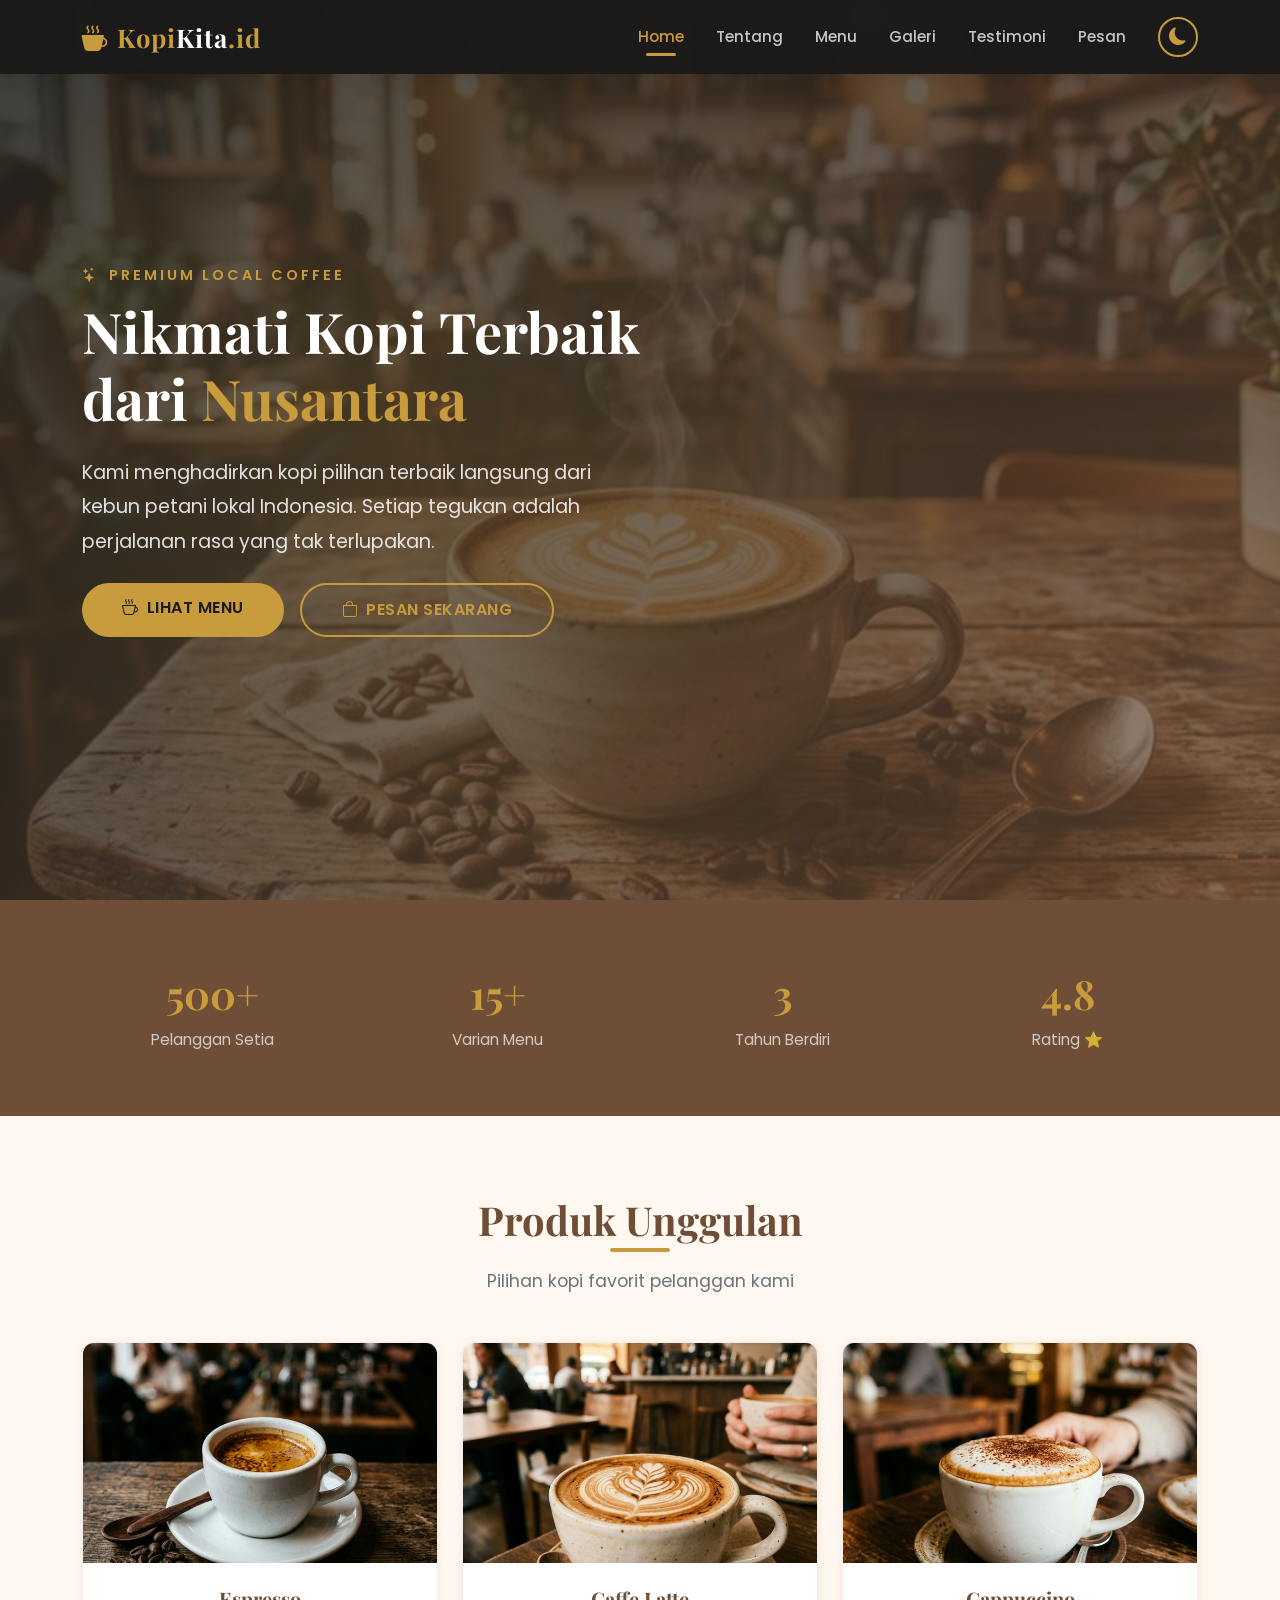
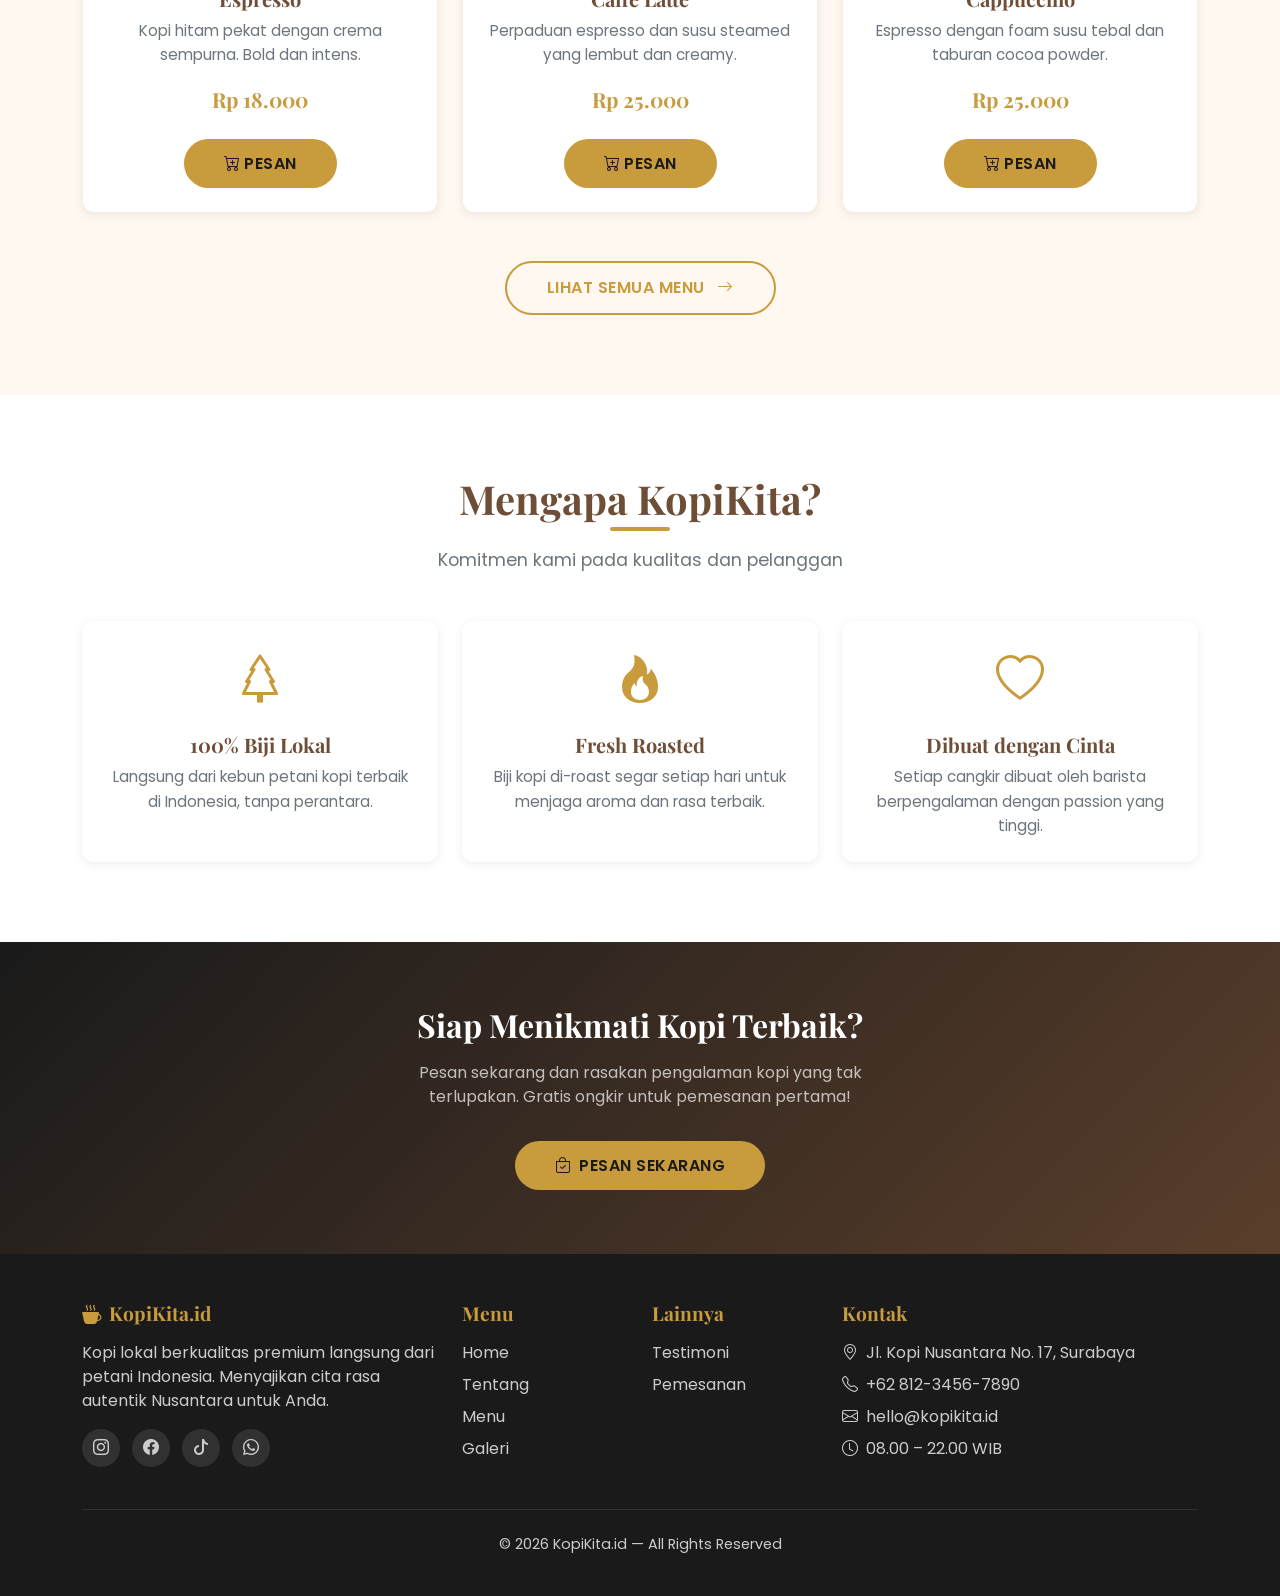
==== index.html @ 522829f8 "Website KopiKita.id UMKM (UTS)" ====
<!DOCTYPE html>
<html lang="id">

<head>
    <meta charset="UTF-8">
    <meta name="viewport" content="width=device-width, initial-scale=1.0">
    <meta name="description"
        content="KopiKita.id — Kopi lokal berkualitas premium langsung dari petani Indonesia. Nikmati cita rasa autentik kopi Nusantara.">
    <title>KopiKita.id — Kopi Lokal, Rasa Global</title>
    <!-- Bootstrap CSS -->
    <link href="https://cdn.jsdelivr.net/npm/bootstrap@5.3.3/dist/css/bootstrap.min.css" rel="stylesheet">
    <!-- Bootstrap Icons -->
    <link rel="stylesheet" href="https://cdn.jsdelivr.net/npm/bootstrap-icons@1.11.3/font/bootstrap-icons.min.css">
    <!-- Custom CSS -->
    <link rel="stylesheet" href="css/style.css">
</head>

<body>
    <!-- ===== NAVBAR ===== -->
    <nav class="navbar navbar-expand-lg navbar-dark fixed-top">
        <div class="container">
            <a class="navbar-brand" href="index.html">
                <i class="bi bi-cup-hot-fill me-2"></i>Kopi<span>Kita</span>.id
            </a>
            <button class="navbar-toggler" type="button" data-bs-toggle="collapse" data-bs-target="#navbarNav">
                <span class="navbar-toggler-icon"></span>
            </button>
            <div class="collapse navbar-collapse" id="navbarNav">
                <ul class="navbar-nav ms-auto me-3">
                    <li class="nav-item"><a class="nav-link" href="index.html">Home</a></li>
                    <li class="nav-item"><a class="nav-link" href="about.html">Tentang</a></li>
                    <li class="nav-item"><a class="nav-link" href="menu.html">Menu</a></li>
                    <li class="nav-item"><a class="nav-link" href="gallery.html">Galeri</a></li>
                    <li class="nav-item"><a class="nav-link" href="testimonial.html">Testimoni</a></li>
                    <li class="nav-item"><a class="nav-link" href="order.html">Pesan</a></li>
                </ul>
                <button class="dark-mode-toggle" id="darkModeToggle" title="Toggle Dark Mode">
                    <i class="bi bi-moon-fill"></i>
                </button>
            </div>
        </div>
    </nav>

    <!-- ===== HERO SECTION ===== -->
    <section class="hero-section" id="hero">
        <div class="container">
            <div class="row align-items-center">
                <div class="col-lg-7 hero-content">
                    <p class="text-uppercase fw-semibold mb-2"
                        style="color: var(--color-secondary); letter-spacing: 3px; font-size: 0.9rem;">
                        <i class="bi bi-stars me-1"></i> Premium Local Coffee
                    </p>
                    <h1>Nikmati Kopi Terbaik dari <span>Nusantara</span></h1>
                    <p class="my-4">
                        Kami menghadirkan kopi pilihan terbaik langsung dari kebun petani lokal Indonesia.
                        Setiap tegukan adalah perjalanan rasa yang tak terlupakan.
                    </p>
                    <div class="d-flex gap-3 flex-wrap">
                        <a href="menu.html" class="btn btn-coffee">
                            <i class="bi bi-cup-hot me-2"></i>Lihat Menu
                        </a>
                        <a href="order.html" class="btn btn-coffee-outline">
                            <i class="bi bi-bag me-2"></i>Pesan Sekarang
                        </a>
                    </div>
                </div>
            </div>
        </div>
    </section>

    <!-- ===== STATS ===== -->
    <section style="background: var(--color-primary); padding: 2rem 0;">
        <div class="container">
            <div class="row text-center text-white">
                <div class="col-6 col-md-3 stat-item">
                    <div class="stat-number">500+</div>
                    <div class="stat-label">Pelanggan Setia</div>
                </div>
                <div class="col-6 col-md-3 stat-item">
                    <div class="stat-number">15+</div>
                    <div class="stat-label">Varian Menu</div>
                </div>
                <div class="col-6 col-md-3 stat-item">
                    <div class="stat-number">3</div>
                    <div class="stat-label">Tahun Berdiri</div>
                </div>
                <div class="col-6 col-md-3 stat-item">
                    <div class="stat-number">4.8</div>
                    <div class="stat-label">Rating ⭐</div>
                </div>
            </div>
        </div>
    </section>

    <!-- ===== PRODUK UNGGULAN ===== -->
    <section class="section-padding" id="featured">
        <div class="container">
            <div class="section-title">
                <h2>Produk Unggulan</h2>
                <p>Pilihan kopi favorit pelanggan kami</p>
            </div>
            <div class="row g-4">
                <!-- Card 1 -->
                <div class="col-md-4 fade-in">
                    <div class="card h-100">
                        <div class="card-img-wrapper">
                            <img src="assets/espresso.png" class="card-img-top" alt="Espresso">
                        </div>
                        <div class="card-body text-center">
                            <h5 class="card-title">Espresso</h5>
                            <p class="card-text">Kopi hitam pekat dengan crema sempurna. Bold dan intens.</p>
                            <p class="card-price">Rp 18.000</p>
                            <a href="order.html" class="btn btn-coffee btn-sm mt-2">
                                <i class="bi bi-cart-plus me-1"></i>Pesan
                            </a>
                        </div>
                    </div>
                </div>
                <!-- Card 2 -->
                <div class="col-md-4 fade-in delay-2">
                    <div class="card h-100">
                        <div class="card-img-wrapper">
                            <img src="assets/latte.png" class="card-img-top" alt="Caffe Latte">
                        </div>
                        <div class="card-body text-center">
                            <h5 class="card-title">Caffe Latte</h5>
                            <p class="card-text">Perpaduan espresso dan susu steamed yang lembut dan creamy.</p>
                            <p class="card-price">Rp 25.000</p>
                            <a href="order.html" class="btn btn-coffee btn-sm mt-2">
                                <i class="bi bi-cart-plus me-1"></i>Pesan
                            </a>
                        </div>
                    </div>
                </div>
                <!-- Card 3 -->
                <div class="col-md-4 fade-in delay-4">
                    <div class="card h-100">
                        <div class="card-img-wrapper">
                            <img src="assets/cappuccino.png" class="card-img-top" alt="Cappuccino">
                        </div>
                        <div class="card-body text-center">
                            <h5 class="card-title">Cappuccino</h5>
                            <p class="card-text">Espresso dengan foam susu tebal dan taburan cocoa powder.</p>
                            <p class="card-price">Rp 25.000</p>
                            <a href="order.html" class="btn btn-coffee btn-sm mt-2">
                                <i class="bi bi-cart-plus me-1"></i>Pesan
                            </a>
                        </div>
                    </div>
                </div>
            </div>
            <div class="text-center mt-5">
                <a href="menu.html" class="btn btn-coffee-outline">
                    Lihat Semua Menu <i class="bi bi-arrow-right ms-2"></i>
                </a>
            </div>
        </div>
    </section>

    <!-- ===== WHY CHOOSE US ===== -->
    <section class="section-padding section-light">
        <div class="container">
            <div class="section-title">
                <h2>Mengapa KopiKita?</h2>
                <p>Komitmen kami pada kualitas dan pelanggan</p>
            </div>
            <div class="row g-4 text-center">
                <div class="col-md-4 fade-in">
                    <div class="card h-100 p-4" style="border: none; background: transparent;">
                        <div style="font-size: 3rem; color: var(--color-secondary);">
                            <i class="bi bi-tree"></i>
                        </div>
                        <h5 class="mt-3" style="color: var(--color-primary);">100% Biji Lokal</h5>
                        <p class="card-text">Langsung dari kebun petani kopi terbaik di Indonesia, tanpa perantara.</p>
                    </div>
                </div>
                <div class="col-md-4 fade-in delay-2">
                    <div class="card h-100 p-4" style="border: none; background: transparent;">
                        <div style="font-size: 3rem; color: var(--color-secondary);">
                            <i class="bi bi-fire"></i>
                        </div>
                        <h5 class="mt-3" style="color: var(--color-primary);">Fresh Roasted</h5>
                        <p class="card-text">Biji kopi di-roast segar setiap hari untuk menjaga aroma dan rasa terbaik.
                        </p>
                    </div>
                </div>
                <div class="col-md-4 fade-in delay-4">
                    <div class="card h-100 p-4" style="border: none; background: transparent;">
                        <div style="font-size: 3rem; color: var(--color-secondary);">
                            <i class="bi bi-heart"></i>
                        </div>
                        <h5 class="mt-3" style="color: var(--color-primary);">Dibuat dengan Cinta</h5>
                        <p class="card-text">Setiap cangkir dibuat oleh barista berpengalaman dengan passion yang
                            tinggi.</p>
                    </div>
                </div>
            </div>
        </div>
    </section>

    <!-- ===== CTA ===== -->
    <section
        style="background: linear-gradient(135deg, var(--color-dark), var(--color-primary-dark)); padding: 4rem 0;">
        <div class="container text-center">
            <h2 style="color: #fff; margin-bottom: 1rem;">Siap Menikmati Kopi Terbaik?</h2>
            <p style="color: rgba(255,255,255,0.7); max-width: 500px; margin: 0 auto 2rem;">
                Pesan sekarang dan rasakan pengalaman kopi yang tak terlupakan. Gratis ongkir untuk pemesanan pertama!
            </p>
            <a href="order.html" class="btn btn-coffee btn-lg">
                <i class="bi bi-bag-check me-2"></i>Pesan Sekarang
            </a>
        </div>
    </section>

    <!-- ===== FOOTER ===== -->
    <footer class="footer">
        <div class="container">
            <div class="row g-4">
                <div class="col-lg-4 col-md-6">
                    <h5><i class="bi bi-cup-hot-fill me-2"></i>KopiKita.id</h5>
                    <p>Kopi lokal berkualitas premium langsung dari petani Indonesia. Menyajikan cita rasa autentik
                        Nusantara untuk Anda.</p>
                    <div class="mt-3">
                        <a href="#" class="social-link"><i class="bi bi-instagram"></i></a>
                        <a href="#" class="social-link"><i class="bi bi-facebook"></i></a>
                        <a href="#" class="social-link"><i class="bi bi-tiktok"></i></a>
                        <a href="#" class="social-link"><i class="bi bi-whatsapp"></i></a>
                    </div>
                </div>
                <div class="col-lg-2 col-md-6">
                    <h5>Menu</h5>
                    <ul class="list-unstyled">
                        <li class="mb-2"><a href="index.html">Home</a></li>
                        <li class="mb-2"><a href="about.html">Tentang</a></li>
                        <li class="mb-2"><a href="menu.html">Menu</a></li>
                        <li class="mb-2"><a href="gallery.html">Galeri</a></li>
                    </ul>
                </div>
                <div class="col-lg-2 col-md-6">
                    <h5>Lainnya</h5>
                    <ul class="list-unstyled">
                        <li class="mb-2"><a href="testimonial.html">Testimoni</a></li>
                        <li class="mb-2"><a href="order.html">Pemesanan</a></li>
                    </ul>
                </div>
                <div class="col-lg-4 col-md-6">
                    <h5>Kontak</h5>
                    <ul class="list-unstyled">
                        <li class="mb-2"><i class="bi bi-geo-alt me-2"></i>Jl. Kopi Nusantara No. 17, Surabaya</li>
                        <li class="mb-2"><i class="bi bi-telephone me-2"></i>+62 812-3456-7890</li>
                        <li class="mb-2"><i class="bi bi-envelope me-2"></i>hello@kopikita.id</li>
                        <li class="mb-2"><i class="bi bi-clock me-2"></i>08.00 – 22.00 WIB</li>
                    </ul>
                </div>
            </div>
            <div class="footer-bottom">
                <p>&copy; 2026 KopiKita.id — All Rights Reserved</p>
            </div>
        </div>
    </footer>

    <!-- Scroll to Top -->
    <button class="scroll-top" id="scrollTopBtn" title="Kembali ke atas">
        <i class="bi bi-arrow-up"></i>
    </button>

    <!-- Bootstrap JS -->
    <script src="https://cdn.jsdelivr.net/npm/bootstrap@5.3.3/dist/js/bootstrap.bundle.min.js"></script>
    <!-- Main JS -->
    <script src="js/main.js"></script>
</body>

</html>
---- css/style.css ----
@import url('https://fonts.googleapis.com/css2?family=Playfair+Display:wght@400;600;700&family=Poppins:wght@300;400;500;600;700&display=swap');


:root {
    --color-primary: #6F4E37;
    --color-primary-dark: #5A3E2B;
    --color-secondary: #C89B3C;
    --color-cream: #FFF8F0;
    --color-cream-dark: #F5E6D3;
    --color-dark: #1A1A1A;
    --color-dark-light: #2D2D2D;
    --color-text: #333333;
    --color-text-light: #6c757d;
    --color-white: #FFFFFF;
    --color-bg: #FFF8F0;
    --color-card-bg: #FFFFFF;
    --color-card-border: rgba(111, 78, 55, 0.1);
    --color-navbar-bg: rgba(26, 26, 26, 0.95);
    --color-footer-bg: #1A1A1A;
    --color-footer-text: #cccccc;
    --shadow-sm: 0 2px 8px rgba(111, 78, 55, 0.1);
    --shadow-md: 0 4px 16px rgba(111, 78, 55, 0.15);
    --shadow-lg: 0 8px 32px rgba(111, 78, 55, 0.2);
    --transition: all 0.3s ease;
    --border-radius: 12px;
    --font-heading: 'Playfair Display', serif;
    --font-body: 'Poppins', sans-serif;
}


body.dark-mode {
    --color-bg: #121212;
    --color-card-bg: #1E1E1E;
    --color-card-border: rgba(200, 155, 60, 0.2);
    --color-text: #E0E0E0;
    --color-text-light: #AAAAAA;
    --color-cream: #121212;
    --color-cream-dark: #1A1A1A;
    --color-white: #1E1E1E;
    --color-navbar-bg: rgba(18, 18, 18, 0.98);
    --color-footer-bg: #0A0A0A;
    --shadow-sm: 0 2px 8px rgba(0, 0, 0, 0.3);
    --shadow-md: 0 4px 16px rgba(0, 0, 0, 0.4);
    --shadow-lg: 0 8px 32px rgba(0, 0, 0, 0.5);
}

body.dark-mode .navbar {
    background: var(--color-navbar-bg) !important;
}

body.dark-mode .card {
    background: var(--color-card-bg);
    border-color: var(--color-card-border);
}

body.dark-mode .table {
    --bs-table-bg: var(--color-card-bg);
    --bs-table-color: var(--color-text);
    --bs-table-border-color: rgba(200, 155, 60, 0.15);
    --bs-table-striped-bg: rgba(200, 155, 60, 0.05);
    --bs-table-hover-bg: rgba(200, 155, 60, 0.1);
}

body.dark-mode .form-control,
body.dark-mode .form-select {
    background-color: #2a2a2a;
    border-color: rgba(200, 155, 60, 0.3);
    color: var(--color-text);
}

body.dark-mode .form-control:focus,
body.dark-mode .form-select:focus {
    background-color: #333;
    border-color: var(--color-secondary);
    color: var(--color-text);
}

body.dark-mode .form-control::placeholder {
    color: #888;
}

body.dark-mode .section-light {
    background: var(--color-card-bg);
}

body.dark-mode .text-muted {
    color: var(--color-text-light) !important;
}

body.dark-mode .dropdown-menu {
    background-color: var(--color-card-bg);
    border-color: var(--color-card-border);
}


* {
    margin: 0;
    padding: 0;
    box-sizing: border-box;
}

html {
    scroll-behavior: smooth;
}

body {
    font-family: var(--font-body);
    background-color: var(--color-bg);
    color: var(--color-text);
    transition: var(--transition);
    overflow-x: hidden;
}

h1,
h2,
h3,
h4,
h5,
h6 {
    font-family: var(--font-heading);
    color: var(--color-primary);
    font-weight: 700;
}

body.dark-mode h1,
body.dark-mode h2,
body.dark-mode h3,
body.dark-mode h4,
body.dark-mode h5,
body.dark-mode h6 {
    color: var(--color-secondary);
}

a {
    text-decoration: none;
    transition: var(--transition);
}

img {
    max-width: 100%;
    height: auto;
}


.navbar {
    background: var(--color-navbar-bg) !important;
    backdrop-filter: blur(12px);
    padding: 0.8rem 0;
    transition: var(--transition);
    box-shadow: 0 2px 20px rgba(0, 0, 0, 0.1);
}

.navbar-brand {
    font-family: var(--font-heading);
    font-size: 1.6rem;
    font-weight: 700;
    color: var(--color-secondary) !important;
    letter-spacing: 1px;
}

.navbar-brand span {
    color: var(--color-white);
}

body.dark-mode .navbar-brand span {
    color: #E0E0E0;
}

.navbar-nav .nav-link {
    color: rgba(255, 255, 255, 0.75) !important;
    font-weight: 500;
    padding: 0.5rem 1rem !important;
    position: relative;
    font-size: 0.95rem;
    transition: var(--transition);
}

.navbar-nav .nav-link:hover,
.navbar-nav .nav-link.active {
    color: var(--color-secondary) !important;
}

.navbar-nav .nav-link.active::after {
    content: '';
    position: absolute;
    bottom: 0;
    left: 50%;
    transform: translateX(-50%);
    width: 30px;
    height: 3px;
    background: var(--color-secondary);
    border-radius: 2px;
}

.dark-mode-toggle {
    background: transparent;
    border: 2px solid var(--color-secondary);
    color: var(--color-secondary);
    border-radius: 50%;
    width: 40px;
    height: 40px;
    display: flex;
    align-items: center;
    justify-content: center;
    cursor: pointer;
    transition: var(--transition);
    font-size: 1.1rem;
}

.dark-mode-toggle:hover {
    background: var(--color-secondary);
    color: var(--color-dark);
}


.hero-section {
    position: relative;
    min-height: 100vh;
    display: flex;
    align-items: center;
    background: linear-gradient(135deg, rgba(26, 26, 26, 0.85), rgba(111, 78, 55, 0.7)),
        url('../assets/hero-coffee.png') center/cover no-repeat;
    color: var(--color-white);
    overflow: hidden;
}

.hero-section::before {
    content: '';
    position: absolute;
    top: 0;
    left: 0;
    width: 100%;
    height: 100%;
    background: radial-gradient(circle at 30% 50%, rgba(200, 155, 60, 0.15) 0%, transparent 60%);
    pointer-events: none;
}

.hero-content {
    position: relative;
    z-index: 2;
}

.hero-content h1 {
    font-size: 3.5rem;
    font-weight: 700;
    color: #FFFFFF;
    margin-bottom: 1rem;
    line-height: 1.2;
}

.hero-content h1 span {
    color: var(--color-secondary);
}

.hero-content p {
    font-size: 1.2rem;
    color: rgba(255, 255, 255, 0.85);
    max-width: 550px;
    line-height: 1.8;
}

.btn-coffee {
    background: var(--color-secondary);
    color: var(--color-dark);
    border: none;
    padding: 0.8rem 2.5rem;
    border-radius: 50px;
    font-weight: 600;
    font-size: 1rem;
    letter-spacing: 0.5px;
    transition: var(--transition);
    text-transform: uppercase;
}

.btn-coffee:hover {
    background: #D4A94A;
    color: var(--color-dark);
    transform: translateY(-2px);
    box-shadow: 0 8px 25px rgba(200, 155, 60, 0.4);
}

.btn-coffee-outline {
    background: transparent;
    color: var(--color-secondary);
    border: 2px solid var(--color-secondary);
    padding: 0.8rem 2.5rem;
    border-radius: 50px;
    font-weight: 600;
    font-size: 1rem;
    letter-spacing: 0.5px;
    transition: var(--transition);
    text-transform: uppercase;
}

.btn-coffee-outline:hover {
    background: var(--color-secondary);
    color: var(--color-dark);
    transform: translateY(-2px);
    box-shadow: 0 8px 25px rgba(200, 155, 60, 0.4);
}


.section-padding {
    padding: 5rem 0;
}

.section-light {
    background: var(--color-white);
}

.section-title {
    text-align: center;
    margin-bottom: 3rem;
}

.section-title h2 {
    font-size: 2.5rem;
    margin-bottom: 0.5rem;
    position: relative;
    display: inline-block;
}

.section-title h2::after {
    content: '';
    position: absolute;
    bottom: -8px;
    left: 50%;
    transform: translateX(-50%);
    width: 60px;
    height: 4px;
    background: var(--color-secondary);
    border-radius: 2px;
}

.section-title p {
    color: var(--color-text-light);
    font-size: 1.1rem;
    margin-top: 1rem;
}


.page-header {
    background: linear-gradient(135deg, var(--color-dark) 0%, var(--color-primary-dark) 100%);
    padding: 6rem 0 3rem;
    text-align: center;
    position: relative;
    overflow: hidden;
}

.page-header::before {
    content: '';
    position: absolute;
    top: 0;
    left: 0;
    width: 100%;
    height: 100%;
    background: url("data:image/svg+xml,%3Csvg width='60' height='60' viewBox='0 0 60 60' xmlns='http://www.w3.org/2000/svg'%3E%3Cg fill='none' fill-rule='evenodd'%3E%3Cg fill='%23C89B3C' fill-opacity='0.06'%3E%3Cpath d='M36 34v-4h-2v4h-4v2h4v4h2v-4h4v-2h-4zm0-30V0h-2v4h-4v2h4v4h2V6h4V4h-4zM6 34v-4H4v4H0v2h4v4h2v-4h4v-2H6zM6 4V0H4v4H0v2h4v4h2V6h4V4H6z'/%3E%3C/g%3E%3C/g%3E%3C/svg%3E");
    pointer-events: none;
}

.page-header h1 {
    color: #FFFFFF;
    font-size: 2.8rem;
    margin-bottom: 0.5rem;
}

.page-header p {
    color: rgba(255, 255, 255, 0.7);
    font-size: 1.1rem;
}

.page-header .breadcrumb {
    justify-content: center;
    margin-top: 1rem;
}

.page-header .breadcrumb-item a {
    color: var(--color-secondary);
}

.page-header .breadcrumb-item.active {
    color: rgba(255, 255, 255, 0.7);
}

.page-header .breadcrumb-item+.breadcrumb-item::before {
    color: rgba(255, 255, 255, 0.4);
}


.card {
    background: var(--color-card-bg);
    border: 1px solid var(--color-card-border);
    border-radius: var(--border-radius);
    transition: var(--transition);
    overflow: hidden;
    box-shadow: var(--shadow-sm);
}

.card:hover {
    transform: translateY(-5px);
    box-shadow: var(--shadow-lg);
}

.card-img-top {
    height: 220px;
    object-fit: cover;
    transition: var(--transition);
}

.card:hover .card-img-top {
    transform: scale(1.05);
}

.card-body {
    padding: 1.5rem;
}

.card-title {
    font-family: var(--font-heading);
    font-size: 1.25rem;
    color: var(--color-primary);
    margin-bottom: 0.5rem;
}

body.dark-mode .card-title {
    color: var(--color-secondary);
}

.card-text {
    color: var(--color-text-light);
    font-size: 0.95rem;
    line-height: 1.6;
}

.card-price {
    font-family: var(--font-heading);
    font-size: 1.3rem;
    color: var(--color-secondary);
    font-weight: 700;
}

.card-img-wrapper {
    overflow: hidden;
    position: relative;
}


.gallery-item {
    position: relative;
    border-radius: var(--border-radius);
    overflow: hidden;
    cursor: pointer;
    margin-bottom: 1.5rem;
}

.gallery-item img {
    width: 100%;
    height: 280px;
    object-fit: cover;
    transition: var(--transition);
}

.gallery-item:hover img {
    transform: scale(1.1);
}

.gallery-overlay {
    position: absolute;
    top: 0;
    left: 0;
    width: 100%;
    height: 100%;
    background: linear-gradient(to top, rgba(26, 26, 26, 0.8), transparent);
    display: flex;
    align-items: flex-end;
    padding: 1.5rem;
    opacity: 0;
    transition: var(--transition);
}

.gallery-item:hover .gallery-overlay {
    opacity: 1;
}

.gallery-overlay p {
    color: #fff;
    font-weight: 500;
    margin: 0;
}


.testimonial-card {
    text-align: center;
    padding: 2rem 1.5rem;
}

.testimonial-card .stars {
    color: var(--color-secondary);
    font-size: 1.2rem;
    margin-bottom: 1rem;
}

.testimonial-card .quote {
    font-style: italic;
    color: var(--color-text);
    line-height: 1.8;
    margin-bottom: 1.5rem;
    font-size: 1rem;
}

body.dark-mode .testimonial-card .quote {
    color: var(--color-text);
}

.testimonial-card .customer-name {
    font-family: var(--font-heading);
    font-weight: 600;
    color: var(--color-primary);
    margin-bottom: 0.25rem;
}

body.dark-mode .testimonial-card .customer-name {
    color: var(--color-secondary);
}

.testimonial-card .customer-title {
    color: var(--color-text-light);
    font-size: 0.9rem;
}

.testimonial-avatar {
    width: 80px;
    height: 80px;
    border-radius: 50%;
    background: var(--color-primary);
    color: #fff;
    display: flex;
    align-items: center;
    justify-content: center;
    font-size: 2rem;
    font-family: var(--font-heading);
    margin: 0 auto 1rem;
    border: 3px solid var(--color-secondary);
}


.order-form {
    background: var(--color-card-bg);
    border-radius: var(--border-radius);
    padding: 2rem;
    box-shadow: var(--shadow-md);
    border: 1px solid var(--color-card-border);
}

.order-form .form-label {
    font-weight: 500;
    color: var(--color-primary);
    margin-bottom: 0.4rem;
}

body.dark-mode .order-form .form-label {
    color: var(--color-secondary);
}

.order-form .form-control,
.order-form .form-select {
    border-radius: 8px;
    padding: 0.7rem 1rem;
    border: 2px solid var(--color-card-border);
    transition: var(--transition);
}

.order-form .form-control:focus,
.order-form .form-select:focus {
    border-color: var(--color-secondary);
    box-shadow: 0 0 0 0.2rem rgba(200, 155, 60, 0.25);
}

.order-table-wrapper {
    background: var(--color-card-bg);
    border-radius: var(--border-radius);
    padding: 2rem;
    box-shadow: var(--shadow-md);
    border: 1px solid var(--color-card-border);
}

.search-wrapper {
    position: relative;
    margin-bottom: 1.5rem;
}

.search-wrapper .form-control {
    padding-left: 2.8rem;
    border-radius: 50px;
    border: 2px solid var(--color-card-border);
}

.search-wrapper .search-icon {
    position: absolute;
    left: 1rem;
    top: 50%;
    transform: translateY(-50%);
    color: var(--color-text-light);
}

.btn-delete {
    background: #dc3545;
    color: #fff;
    border: none;
    border-radius: 6px;
    padding: 0.3rem 0.8rem;
    font-size: 0.85rem;
    transition: var(--transition);
}

.btn-delete:hover {
    background: #c82333;
    color: #fff;
    transform: scale(1.05);
}


.about-image {
    border-radius: var(--border-radius);
    box-shadow: var(--shadow-lg);
}

.vision-mission-card {
    text-align: center;
    padding: 2rem;
    height: 100%;
}

.vision-mission-card .icon {
    font-size: 3rem;
    color: var(--color-secondary);
    margin-bottom: 1rem;
}


.table {
    border-radius: var(--border-radius);
    overflow: hidden;
}

.table thead {
    background: var(--color-primary);
    color: #fff;
}

body.dark-mode .table thead {
    background: var(--color-primary-dark);
}

.table thead th {
    font-weight: 600;
    padding: 0.9rem 1rem;
    border: none;
    font-size: 0.95rem;
}

.table tbody td {
    padding: 0.8rem 1rem;
    vertical-align: middle;
}

/* ---------- Footer ---------- */
.footer {
    background: var(--color-footer-bg);
    color: var(--color-footer-text);
    padding: 3rem 0 1.5rem;
}

.footer h5 {
    color: var(--color-secondary);
    font-size: 1.2rem;
    margin-bottom: 1rem;
}

.footer a {
    color: var(--color-footer-text);
    transition: var(--transition);
}

.footer a:hover {
    color: var(--color-secondary);
}

.footer-bottom {
    border-top: 1px solid rgba(255, 255, 255, 0.1);
    padding-top: 1.5rem;
    margin-top: 2rem;
    text-align: center;
    font-size: 0.9rem;
}

.footer .social-link {
    display: inline-flex;
    align-items: center;
    justify-content: center;
    width: 38px;
    height: 38px;
    border-radius: 50%;
    background: rgba(255, 255, 255, 0.1);
    color: var(--color-footer-text);
    transition: var(--transition);
    margin-right: 0.5rem;
}

.footer .social-link:hover {
    background: var(--color-secondary);
    color: var(--color-dark);
}

/* ---------- Toast Notification ---------- */
.toast-container {
    z-index: 9999;
}

.toast {
    border: none;
    border-radius: var(--border-radius);
    box-shadow: var(--shadow-lg);
}

.toast-success {
    background: linear-gradient(135deg, var(--color-primary), var(--color-primary-dark));
    color: #fff;
}

.toast-success .btn-close {
    filter: invert(1);
}

/* ---------- Stats ---------- */
.stat-item {
    text-align: center;
    padding: 2rem 1rem;
}

.stat-number {
    font-family: var(--font-heading);
    font-size: 2.5rem;
    font-weight: 700;
    color: var(--color-secondary);
}

.stat-label {
    color: rgba(255, 255, 255, 0.7);
    font-size: 0.95rem;
    margin-top: 0.3rem;
}

/* ---------- Scroll to Top ---------- */
.scroll-top {
    position: fixed;
    bottom: 30px;
    right: 30px;
    width: 45px;
    height: 45px;
    background: var(--color-secondary);
    color: var(--color-dark);
    border: none;
    border-radius: 50%;
    display: flex;
    align-items: center;
    justify-content: center;
    font-size: 1.2rem;
    cursor: pointer;
    opacity: 0;
    visibility: hidden;
    transition: var(--transition);
    z-index: 999;
    box-shadow: var(--shadow-md);
}

.scroll-top.visible {
    opacity: 1;
    visibility: visible;
}

.scroll-top:hover {
    transform: translateY(-3px);
    box-shadow: var(--shadow-lg);
}

/* ---------- Animations ---------- */
@keyframes fadeInUp {
    from {
        opacity: 0;
        transform: translateY(30px);
    }

    to {
        opacity: 1;
        transform: translateY(0);
    }
}

.animate-fadeInUp {
    animation: fadeInUp 0.6s ease forwards;
}

.delay-1 {
    animation-delay: 0.1s;
}

.delay-2 {
    animation-delay: 0.2s;
}

.delay-3 {
    animation-delay: 0.3s;
}

.delay-4 {
    animation-delay: 0.4s;
}

.delay-5 {
    animation-delay: 0.5s;
}

.delay-6 {
    animation-delay: 0.6s;
}

/* ---------- Responsive ---------- */
@media (max-width: 768px) {
    .hero-content h1 {
        font-size: 2.5rem;
    }

    .hero-content p {
        font-size: 1rem;
    }

    .section-title h2 {
        font-size: 2rem;
    }

    .page-header h1 {
        font-size: 2rem;
    }

    .section-padding {
        padding: 3rem 0;
    }

    .gallery-item img {
        height: 200px;
    }

    .stat-number {
        font-size: 2rem;
    }
}

@media (max-width: 576px) {
    .hero-content h1 {
        font-size: 2rem;
    }

    .order-form,
    .order-table-wrapper {
        padding: 1.25rem;
    }
}
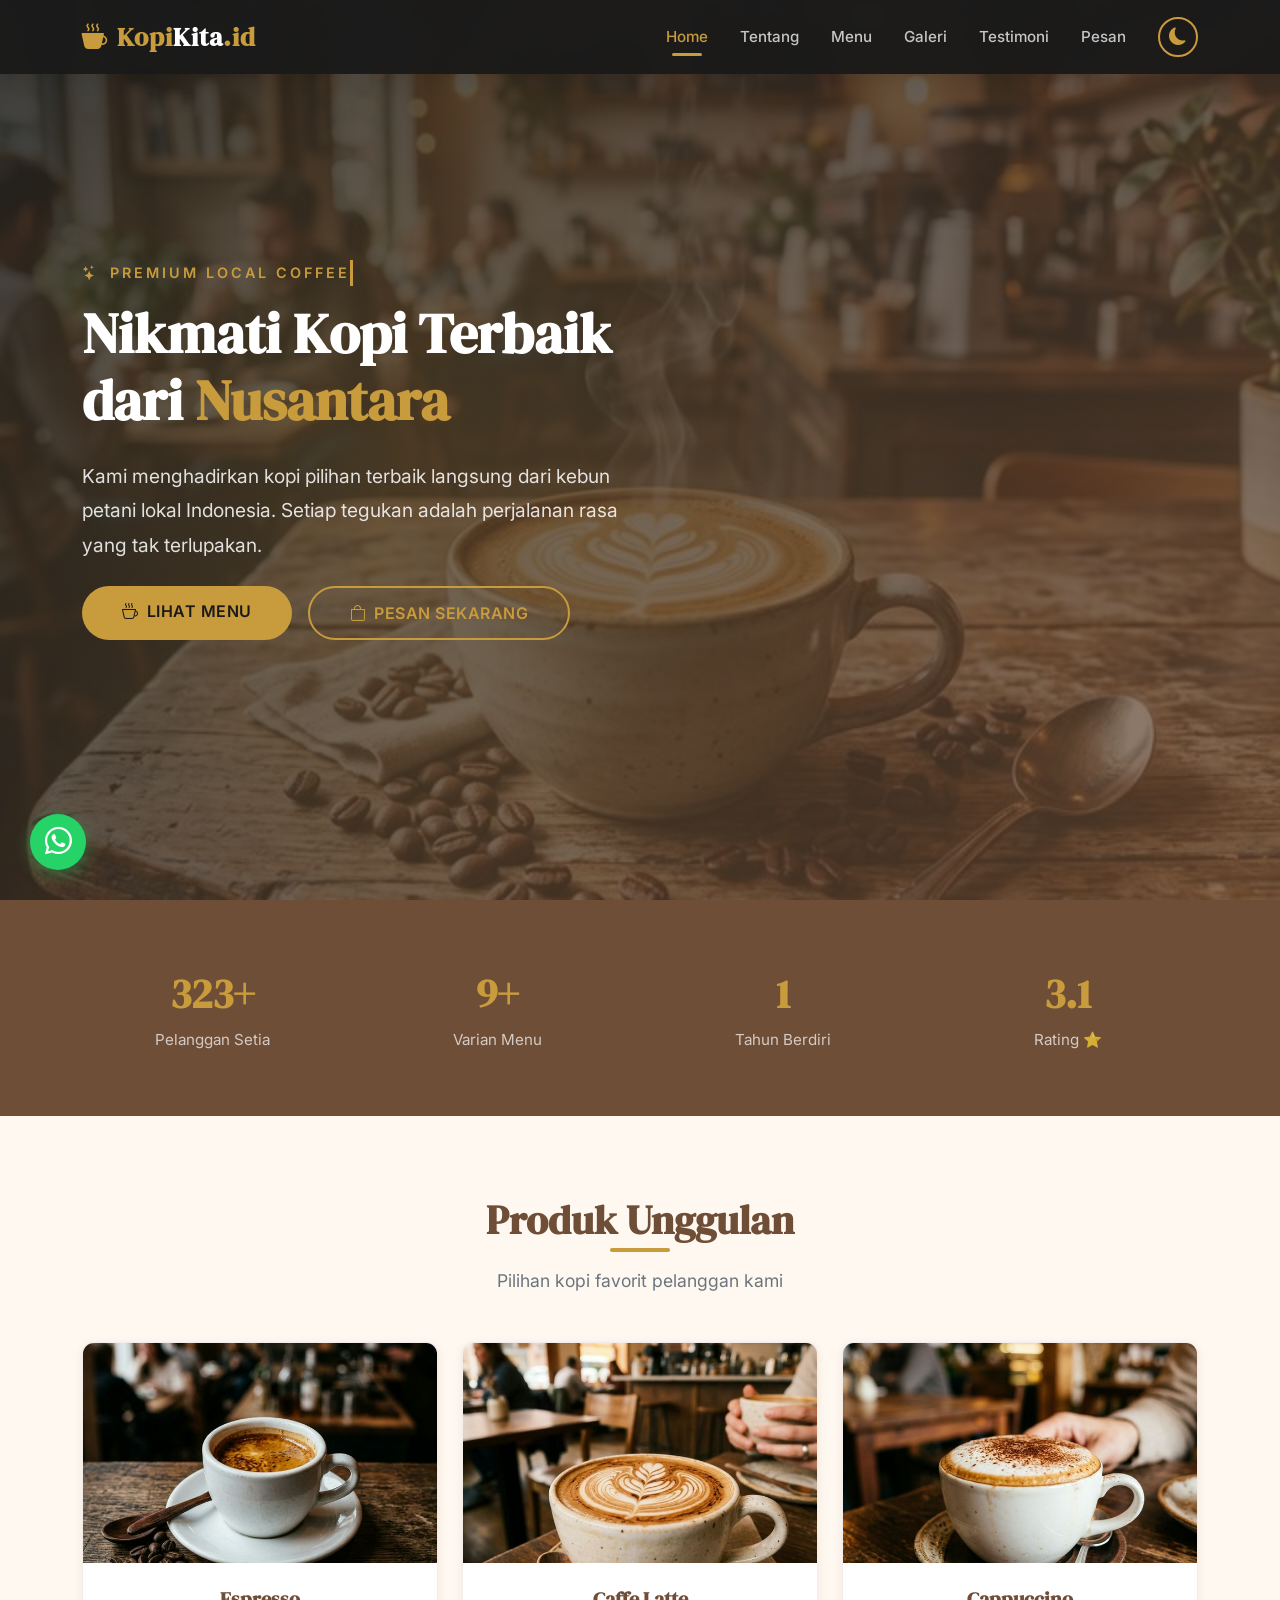
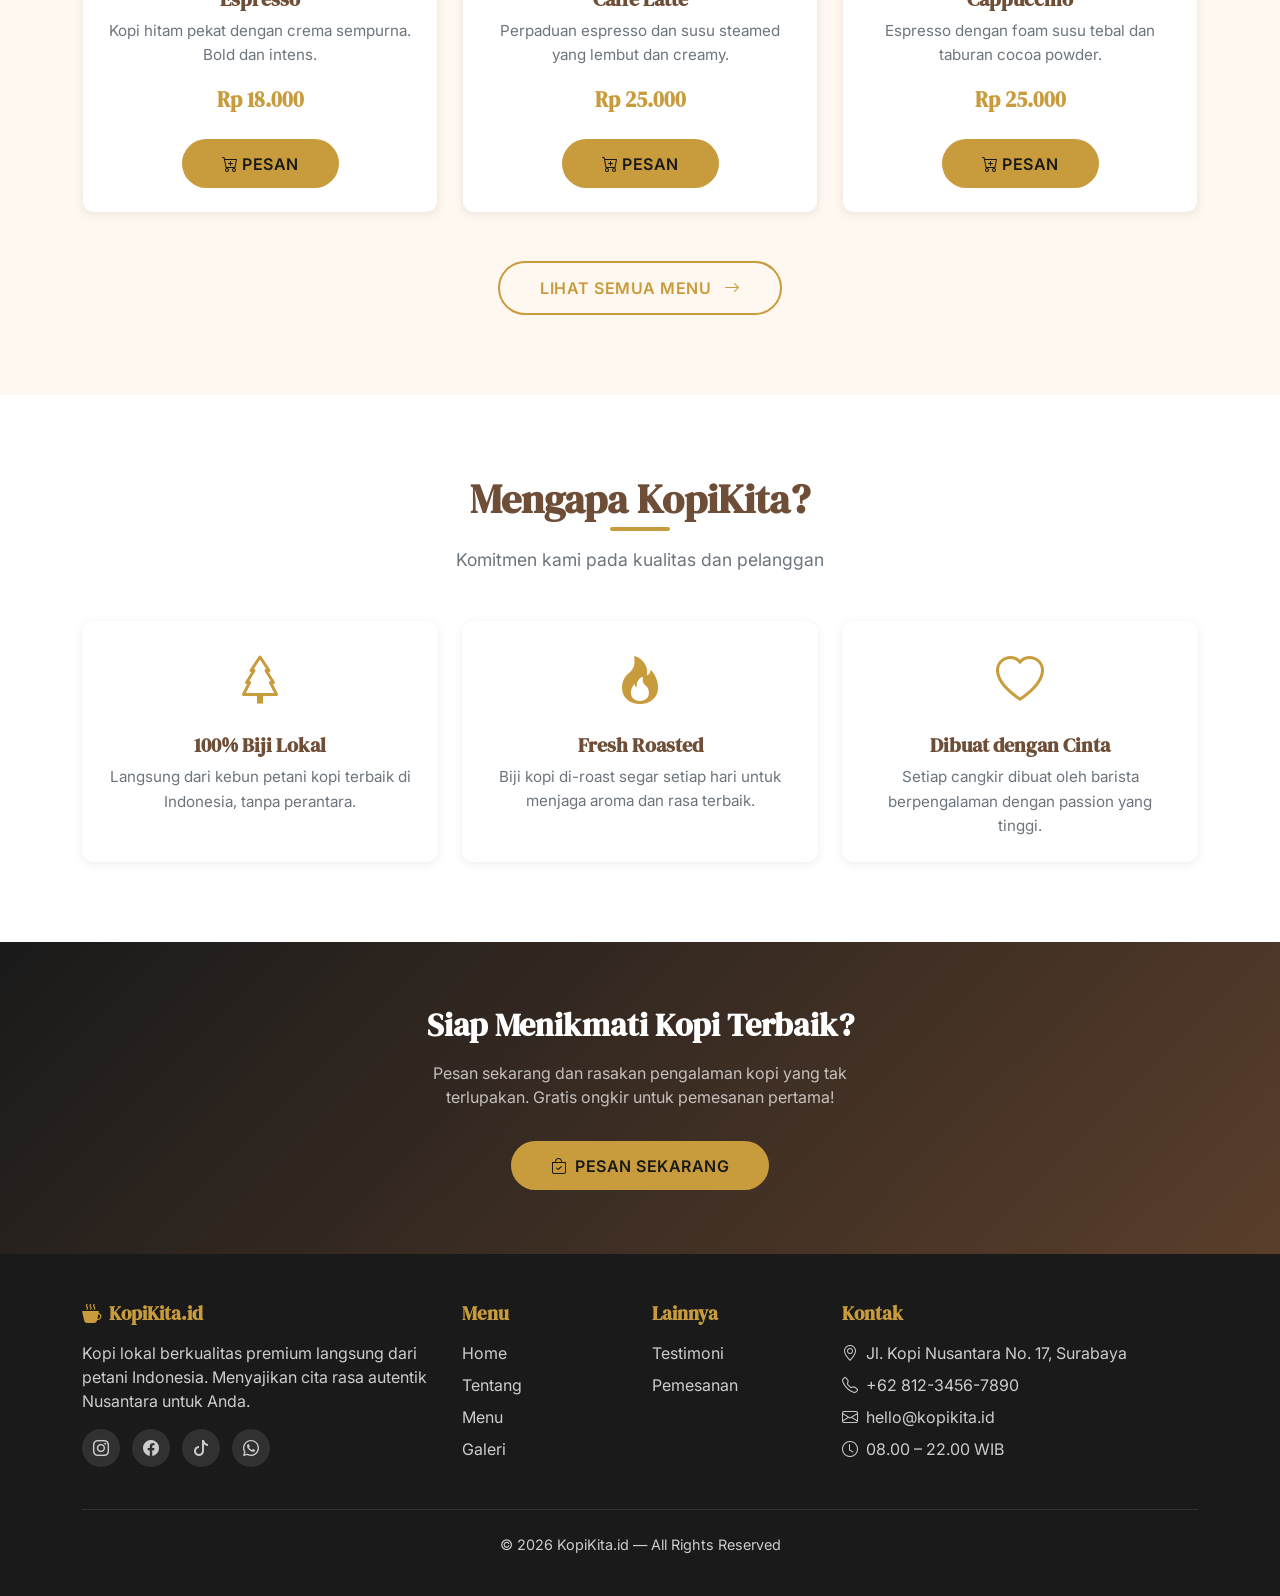
==== commit 97d2571b: "feat: enhance UI with modern fonts and interactive animations" ====
--- a/index.html
+++ b/index.html
@@ -7,16 +7,15 @@
     <meta name="description"
         content="KopiKita.id — Kopi lokal berkualitas premium langsung dari petani Indonesia. Nikmati cita rasa autentik kopi Nusantara.">
     <title>KopiKita.id — Kopi Lokal, Rasa Global</title>
-    <!-- Bootstrap CSS -->
+
     <link href="https://cdn.jsdelivr.net/npm/bootstrap@5.3.3/dist/css/bootstrap.min.css" rel="stylesheet">
-    <!-- Bootstrap Icons -->
+
     <link rel="stylesheet" href="https://cdn.jsdelivr.net/npm/bootstrap-icons@1.11.3/font/bootstrap-icons.min.css">
-    <!-- Custom CSS -->
+
     <link rel="stylesheet" href="css/style.css">
 </head>
 
 <body>
-    <!-- ===== NAVBAR ===== -->
     <nav class="navbar navbar-expand-lg navbar-dark fixed-top">
         <div class="container">
             <a class="navbar-brand" href="index.html">
@@ -41,12 +40,12 @@
         </div>
     </nav>
 
-    <!-- ===== HERO SECTION ===== -->
     <section class="hero-section" id="hero">
+        <div class="particles-container" id="particles"></div>
         <div class="container">
             <div class="row align-items-center">
                 <div class="col-lg-7 hero-content">
-                    <p class="text-uppercase fw-semibold mb-2"
+                    <p class="typewriter text-uppercase fw-semibold mb-2"
                         style="color: var(--color-secondary); letter-spacing: 3px; font-size: 0.9rem;">
                         <i class="bi bi-stars me-1"></i> Premium Local Coffee
                     </p>
@@ -68,31 +67,31 @@
         </div>
     </section>
 
-    <!-- ===== STATS ===== -->
+
     <section style="background: var(--color-primary); padding: 2rem 0;">
         <div class="container">
             <div class="row text-center text-white">
                 <div class="col-6 col-md-3 stat-item">
-                    <div class="stat-number">500+</div>
+                    <div class="stat-number" data-target="500+">500+</div>
                     <div class="stat-label">Pelanggan Setia</div>
                 </div>
                 <div class="col-6 col-md-3 stat-item">
-                    <div class="stat-number">15+</div>
+                    <div class="stat-number" data-target="15+">15+</div>
                     <div class="stat-label">Varian Menu</div>
                 </div>
                 <div class="col-6 col-md-3 stat-item">
-                    <div class="stat-number">3</div>
+                    <div class="stat-number" data-target="3">3</div>
                     <div class="stat-label">Tahun Berdiri</div>
                 </div>
                 <div class="col-6 col-md-3 stat-item">
-                    <div class="stat-number">4.8</div>
+                    <div class="stat-number" data-target="4.8">4.8</div>
                     <div class="stat-label">Rating ⭐</div>
                 </div>
             </div>
         </div>
     </section>
 
-    <!-- ===== PRODUK UNGGULAN ===== -->
+
     <section class="section-padding" id="featured">
         <div class="container">
             <div class="section-title">
@@ -100,9 +99,9 @@
                 <p>Pilihan kopi favorit pelanggan kami</p>
             </div>
             <div class="row g-4">
-                <!-- Card 1 -->
+
                 <div class="col-md-4 fade-in">
-                    <div class="card h-100">
+                    <div class="card h-100 tilt-card">
                         <div class="card-img-wrapper">
                             <img src="assets/espresso.png" class="card-img-top" alt="Espresso">
                         </div>
@@ -116,9 +115,9 @@
                         </div>
                     </div>
                 </div>
-                <!-- Card 2 -->
+
                 <div class="col-md-4 fade-in delay-2">
-                    <div class="card h-100">
+                    <div class="card h-100 tilt-card">
                         <div class="card-img-wrapper">
                             <img src="assets/latte.png" class="card-img-top" alt="Caffe Latte">
                         </div>
@@ -132,9 +131,9 @@
                         </div>
                     </div>
                 </div>
-                <!-- Card 3 -->
+
                 <div class="col-md-4 fade-in delay-4">
-                    <div class="card h-100">
+                    <div class="card h-100 tilt-card">
                         <div class="card-img-wrapper">
                             <img src="assets/cappuccino.png" class="card-img-top" alt="Cappuccino">
                         </div>
@@ -157,7 +156,6 @@
         </div>
     </section>
 
-    <!-- ===== WHY CHOOSE US ===== -->
     <section class="section-padding section-light">
         <div class="container">
             <div class="section-title">
@@ -165,7 +163,7 @@
                 <p>Komitmen kami pada kualitas dan pelanggan</p>
             </div>
             <div class="row g-4 text-center">
-                <div class="col-md-4 fade-in">
+                <div class="col-md-4 slide-left">
                     <div class="card h-100 p-4" style="border: none; background: transparent;">
                         <div style="font-size: 3rem; color: var(--color-secondary);">
                             <i class="bi bi-tree"></i>
@@ -174,7 +172,7 @@
                         <p class="card-text">Langsung dari kebun petani kopi terbaik di Indonesia, tanpa perantara.</p>
                     </div>
                 </div>
-                <div class="col-md-4 fade-in delay-2">
+                <div class="col-md-4 scale-in">
                     <div class="card h-100 p-4" style="border: none; background: transparent;">
                         <div style="font-size: 3rem; color: var(--color-secondary);">
                             <i class="bi bi-fire"></i>
@@ -184,7 +182,7 @@
                         </p>
                     </div>
                 </div>
-                <div class="col-md-4 fade-in delay-4">
+                <div class="col-md-4 slide-right">
                     <div class="card h-100 p-4" style="border: none; background: transparent;">
                         <div style="font-size: 3rem; color: var(--color-secondary);">
                             <i class="bi bi-heart"></i>
@@ -198,7 +196,6 @@
         </div>
     </section>
 
-    <!-- ===== CTA ===== -->
     <section
         style="background: linear-gradient(135deg, var(--color-dark), var(--color-primary-dark)); padding: 4rem 0;">
         <div class="container text-center">
@@ -212,7 +209,6 @@
         </div>
     </section>
 
-    <!-- ===== FOOTER ===== -->
     <footer class="footer">
         <div class="container">
             <div class="row g-4">
@@ -259,14 +255,19 @@
         </div>
     </footer>
 
-    <!-- Scroll to Top -->
+
+    <a href="https://wa.me/6281234567890" target="_blank" class="whatsapp-float" title="Chat via WhatsApp">
+        <i class="bi bi-whatsapp"></i>
+        <span class="wa-tooltip">Chat kami di WhatsApp!</span>
+    </a>
+
     <button class="scroll-top" id="scrollTopBtn" title="Kembali ke atas">
         <i class="bi bi-arrow-up"></i>
     </button>
 
-    <!-- Bootstrap JS -->
+
     <script src="https://cdn.jsdelivr.net/npm/bootstrap@5.3.3/dist/js/bootstrap.bundle.min.js"></script>
-    <!-- Main JS -->
+
     <script src="js/main.js"></script>
 </body>
 
--- a/css/style.css
+++ b/css/style.css
@@ -1,4 +1,4 @@
-@import url('https://fonts.googleapis.com/css2?family=Playfair+Display:wght@400;600;700&family=Poppins:wght@300;400;500;600;700&display=swap');
+@import url('https://fonts.googleapis.com/css2?family=DM+Serif+Display:ital@0;1&family=Inter:wght@300;400;500;600;700&display=swap');
 
 
 :root {
@@ -23,8 +23,8 @@
     --shadow-lg: 0 8px 32px rgba(111, 78, 55, 0.2);
     --transition: all 0.3s ease;
     --border-radius: 12px;
-    --font-heading: 'Playfair Display', serif;
-    --font-body: 'Poppins', sans-serif;
+    --font-heading: 'DM Serif Display', serif;
+    --font-body: 'Inter', sans-serif;
 }
 
 
@@ -865,4 +865,374 @@
     .order-table-wrapper {
         padding: 1.25rem;
     }
+}
+
+/* ========== NEW: Typewriter Effect ========== */
+.typewriter {
+    display: inline-block;
+    overflow: hidden;
+    white-space: nowrap;
+    border-right: 3px solid var(--color-secondary);
+    animation: typewriter-blink 0.7s step-end infinite;
+    max-width: 0;
+    transition: max-width 0s;
+}
+
+.typewriter.typing {
+    animation: typewriter-expand 3s steps(50, end) forwards,
+        typewriter-blink 0.7s step-end infinite;
+}
+
+@keyframes typewriter-expand {
+    from {
+        max-width: 0;
+    }
+
+    to {
+        max-width: 600px;
+    }
+}
+
+@keyframes typewriter-blink {
+    50% {
+        border-color: transparent;
+    }
+}
+
+/* ========== NEW: Animated Counter ========== */
+.stat-number {
+    transition: none;
+}
+
+/* ========== NEW: Card 3D Tilt ========== */
+.tilt-card {
+    transition: transform 0.25s ease, box-shadow 0.25s ease;
+    transform-style: preserve-3d;
+    will-change: transform;
+}
+
+.tilt-card:hover {
+    box-shadow: 0 20px 40px rgba(111, 78, 55, 0.25);
+}
+
+body.dark-mode .tilt-card:hover {
+    box-shadow: 0 20px 40px rgba(200, 155, 60, 0.15);
+}
+
+/* ========== NEW: Testimonial Glow ========== */
+.testimonial-card {
+    transition: transform 0.3s ease, box-shadow 0.3s ease;
+}
+
+.testimonial-card:hover {
+    box-shadow: 0 0 30px rgba(200, 155, 60, 0.3),
+        0 0 60px rgba(200, 155, 60, 0.1);
+}
+
+body.dark-mode .testimonial-card:hover {
+    box-shadow: 0 0 30px rgba(200, 155, 60, 0.4),
+        0 0 60px rgba(200, 155, 60, 0.15);
+}
+
+/* ========== NEW: CTA Pulse ========== */
+.btn-coffee {
+    position: relative;
+    overflow: visible;
+}
+
+.btn-coffee::after {
+    content: '';
+    position: absolute;
+    top: 0;
+    left: 0;
+    width: 100%;
+    height: 100%;
+    border-radius: 50px;
+    background: var(--color-secondary);
+    opacity: 0;
+    z-index: -1;
+    animation: pulse-ring 2s ease-out infinite;
+}
+
+@keyframes pulse-ring {
+    0% {
+        transform: scale(1);
+        opacity: 0.4;
+    }
+
+    100% {
+        transform: scale(1.5);
+        opacity: 0;
+    }
+}
+
+/* ========== NEW: WhatsApp Floating Button ========== */
+.whatsapp-float {
+    position: fixed;
+    bottom: 30px;
+    left: 30px;
+    width: 56px;
+    height: 56px;
+    background: #25D366;
+    color: #fff;
+    border: none;
+    border-radius: 50%;
+    display: flex;
+    align-items: center;
+    justify-content: center;
+    font-size: 1.7rem;
+    cursor: pointer;
+    z-index: 998;
+    box-shadow: 0 4px 16px rgba(37, 211, 102, 0.4);
+    transition: all 0.3s ease;
+    text-decoration: none;
+    animation: wa-bounce 2s ease infinite;
+}
+
+.whatsapp-float:hover {
+    background: #128C7E;
+    color: #fff;
+    transform: scale(1.1);
+    box-shadow: 0 6px 24px rgba(37, 211, 102, 0.5);
+}
+
+@keyframes wa-bounce {
+
+    0%,
+    100% {
+        transform: translateY(0);
+    }
+
+    50% {
+        transform: translateY(-6px);
+    }
+}
+
+.whatsapp-float .wa-tooltip {
+    position: absolute;
+    left: 70px;
+    background: #fff;
+    color: #333;
+    padding: 8px 14px;
+    border-radius: 8px;
+    font-size: 0.85rem;
+    font-family: var(--font-body);
+    white-space: nowrap;
+    box-shadow: 0 2px 12px rgba(0, 0, 0, 0.15);
+    opacity: 0;
+    pointer-events: none;
+    transition: opacity 0.3s ease;
+}
+
+.whatsapp-float:hover .wa-tooltip {
+    opacity: 1;
+}
+
+body.dark-mode .whatsapp-float .wa-tooltip {
+    background: #2a2a2a;
+    color: #e0e0e0;
+}
+
+/* ========== NEW: Slide-in Animations ========== */
+@keyframes slideInLeft {
+    from {
+        opacity: 0;
+        transform: translateX(-60px);
+    }
+
+    to {
+        opacity: 1;
+        transform: translateX(0);
+    }
+}
+
+@keyframes slideInRight {
+    from {
+        opacity: 0;
+        transform: translateX(60px);
+    }
+
+    to {
+        opacity: 1;
+        transform: translateX(0);
+    }
+}
+
+@keyframes scaleIn {
+    from {
+        opacity: 0;
+        transform: scale(0.85);
+    }
+
+    to {
+        opacity: 1;
+        transform: scale(1);
+    }
+}
+
+.animate-slideInLeft {
+    animation: slideInLeft 0.7s ease forwards;
+}
+
+.animate-slideInRight {
+    animation: slideInRight 0.7s ease forwards;
+}
+
+.animate-scaleIn {
+    animation: scaleIn 0.6s ease forwards;
+}
+
+.slide-left,
+.slide-right,
+.scale-in {
+    opacity: 0;
+}
+
+/* ========== NEW: Page Header Shimmer ========== */
+.page-header::after {
+    content: '';
+    position: absolute;
+    top: 0;
+    left: -100%;
+    width: 50%;
+    height: 100%;
+    background: linear-gradient(90deg,
+            transparent,
+            rgba(200, 155, 60, 0.06),
+            transparent);
+    animation: shimmer 4s ease-in-out infinite;
+    pointer-events: none;
+}
+
+@keyframes shimmer {
+    0% {
+        left: -100%;
+    }
+
+    100% {
+        left: 200%;
+    }
+}
+
+/* ========== NEW: Floating Particles ========== */
+.particles-container {
+    position: absolute;
+    top: 0;
+    left: 0;
+    width: 100%;
+    height: 100%;
+    overflow: hidden;
+    pointer-events: none;
+    z-index: 1;
+}
+
+.particle {
+    position: absolute;
+    font-size: 1.2rem;
+    opacity: 0;
+    animation: float-particle linear infinite;
+    pointer-events: none;
+}
+
+@keyframes float-particle {
+    0% {
+        opacity: 0;
+        transform: translateY(100%) rotate(0deg);
+    }
+
+    10% {
+        opacity: 0.6;
+    }
+
+    90% {
+        opacity: 0.6;
+    }
+
+    100% {
+        opacity: 0;
+        transform: translateY(-100vh) rotate(360deg);
+    }
+}
+
+/* ========== NEW: Gallery Lightbox ========== */
+.gallery-lightbox {
+    cursor: zoom-in;
+}
+
+#lightboxModal .modal-content {
+    background: transparent;
+    border: none;
+}
+
+#lightboxModal .modal-body {
+    padding: 0;
+    display: flex;
+    flex-direction: column;
+    align-items: center;
+}
+
+#lightboxModal .modal-body img {
+    max-height: 80vh;
+    max-width: 100%;
+    object-fit: contain;
+    border-radius: 12px;
+    box-shadow: 0 8px 40px rgba(0, 0, 0, 0.5);
+}
+
+#lightboxModal .lightbox-caption {
+    color: #fff;
+    text-align: center;
+    margin-top: 1rem;
+    font-size: 1rem;
+    font-weight: 500;
+}
+
+#lightboxModal .btn-close {
+    position: absolute;
+    top: 10px;
+    right: 10px;
+    filter: invert(1);
+    z-index: 10;
+    opacity: 0.8;
+}
+
+#lightboxModal .btn-close:hover {
+    opacity: 1;
+}
+
+/* ========== NEW: Vision Mission Icon Animation ========== */
+.vision-mission-card .icon {
+    transition: transform 0.4s ease;
+}
+
+.vision-mission-card:hover .icon {
+    transform: scale(1.2) rotate(-5deg);
+}
+
+/* ========== NEW: Smooth Dark Mode ========== */
+body {
+    transition: background-color 0.4s ease, color 0.4s ease;
+}
+
+.card,
+.navbar,
+.footer,
+.order-form,
+.order-table-wrapper {
+    transition: background-color 0.4s ease, color 0.4s ease, border-color 0.4s ease, box-shadow 0.3s ease;
+}
+
+/* ========== NEW: Responsive adjustments ========== */
+@media (max-width: 768px) {
+    .whatsapp-float {
+        width: 48px;
+        height: 48px;
+        font-size: 1.4rem;
+        bottom: 20px;
+        left: 20px;
+    }
+
+    .whatsapp-float .wa-tooltip {
+        display: none;
+    }
 }
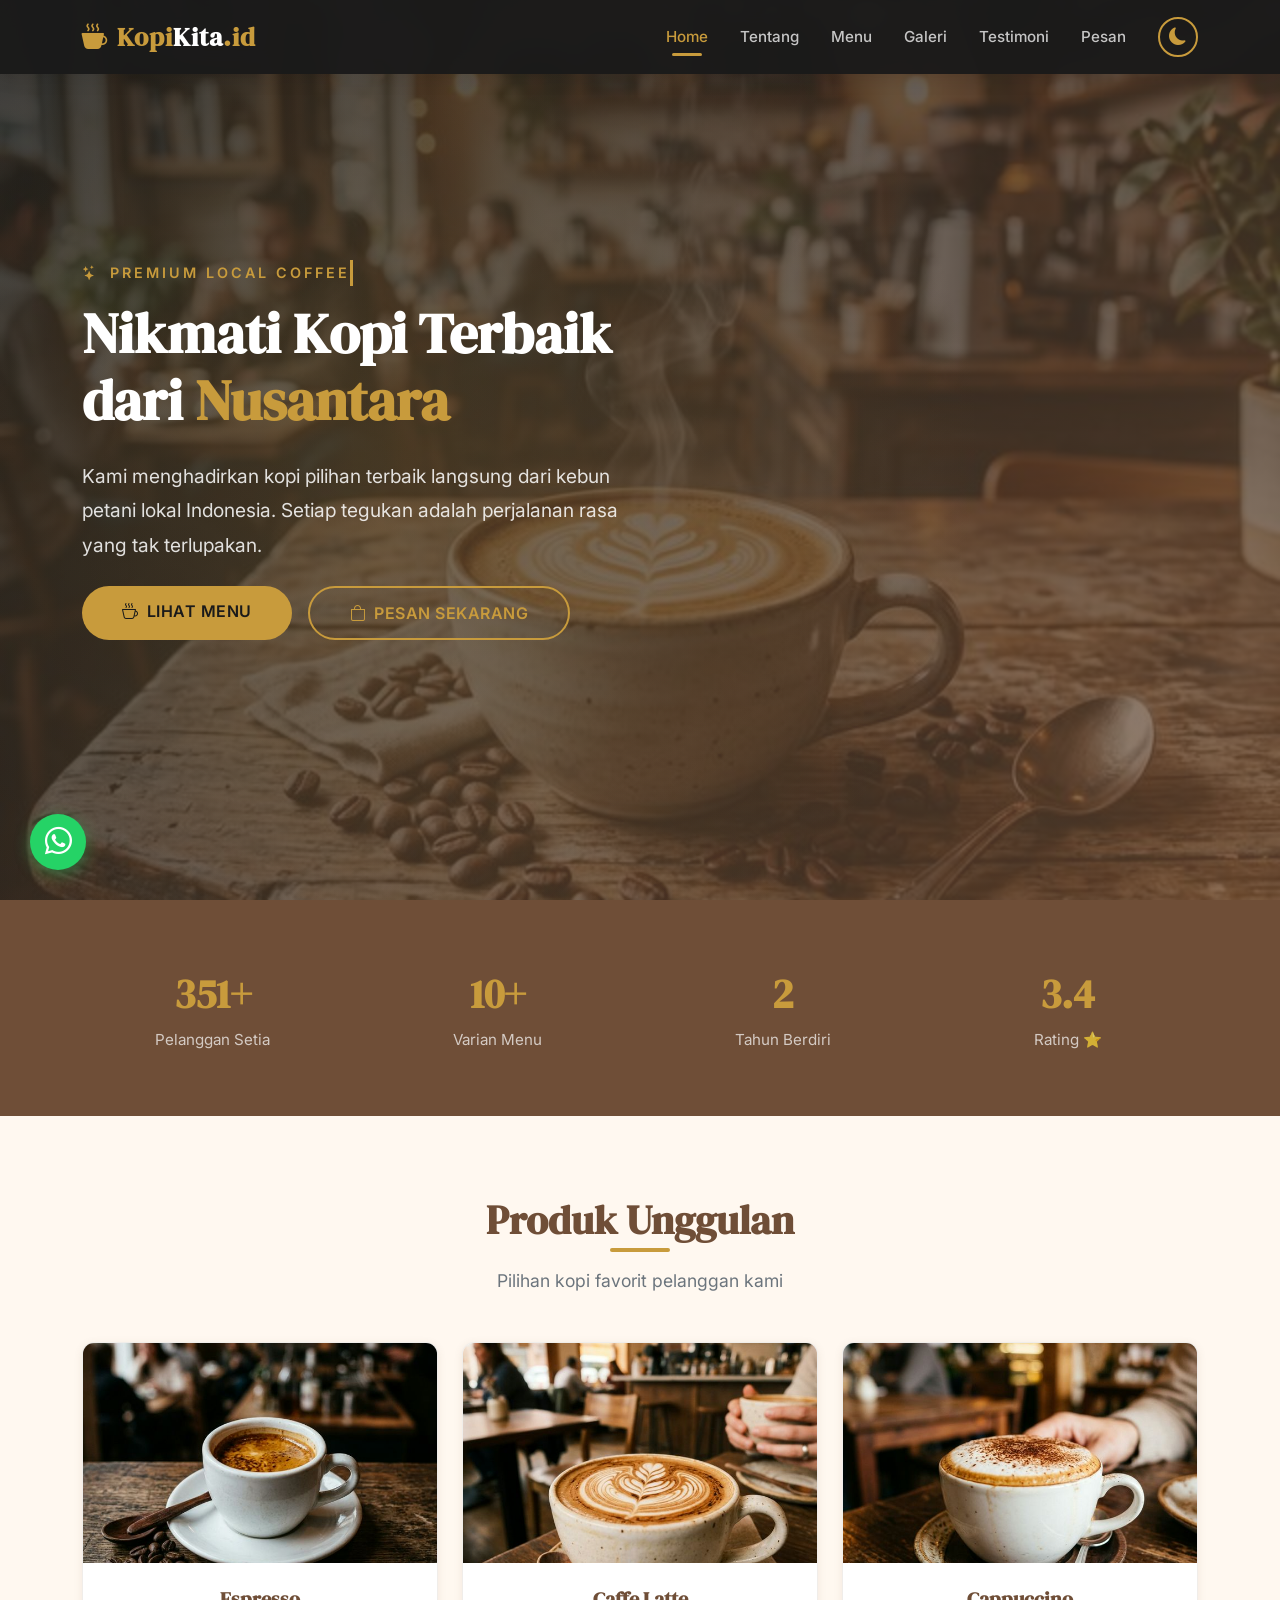
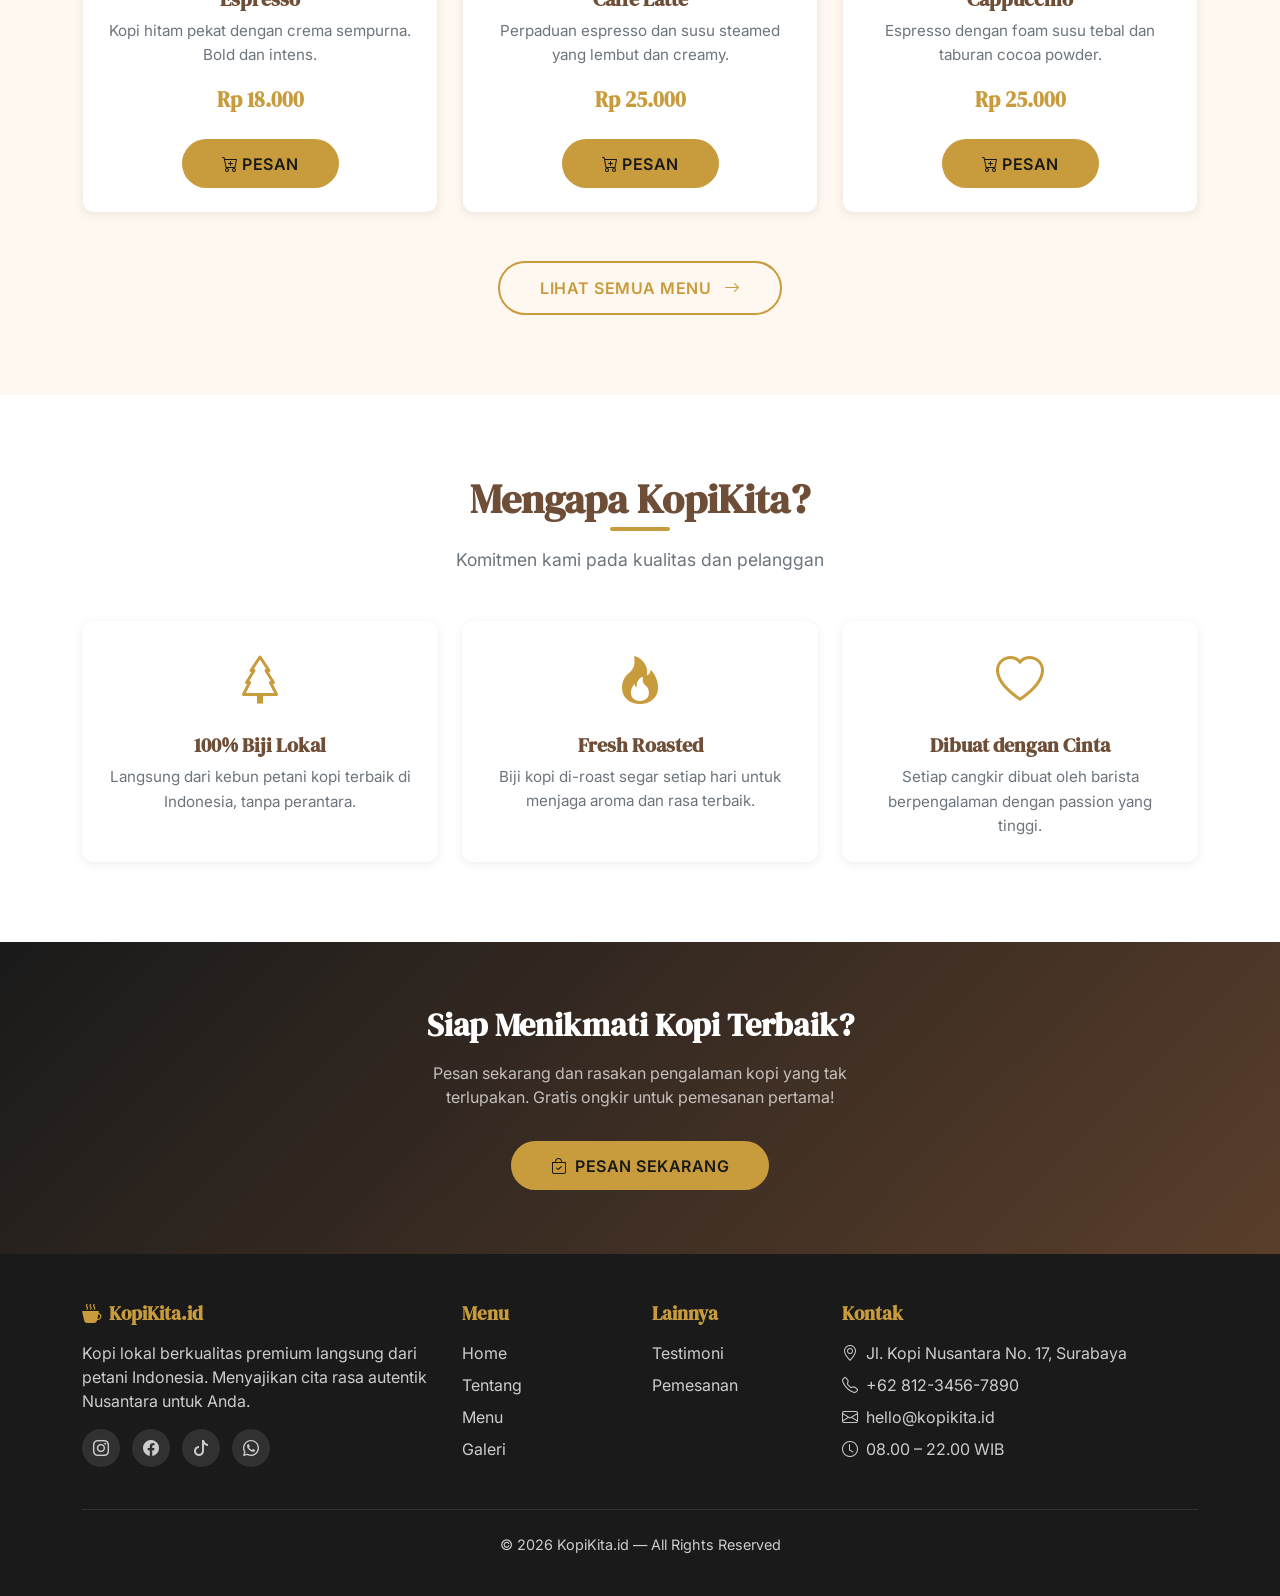
==== commit 20f651fa: "fix: update WhatsApp contact number" ====
--- a/index.html
+++ b/index.html
@@ -256,7 +256,7 @@
     </footer>
 
 
-    <a href="https://wa.me/6281234567890" target="_blank" class="whatsapp-float" title="Chat via WhatsApp">
+    <a href="https://wa.me/6281359237006" target="_blank" class="whatsapp-float" title="Chat via WhatsApp">
         <i class="bi bi-whatsapp"></i>
         <span class="wa-tooltip">Chat kami di WhatsApp!</span>
     </a>
